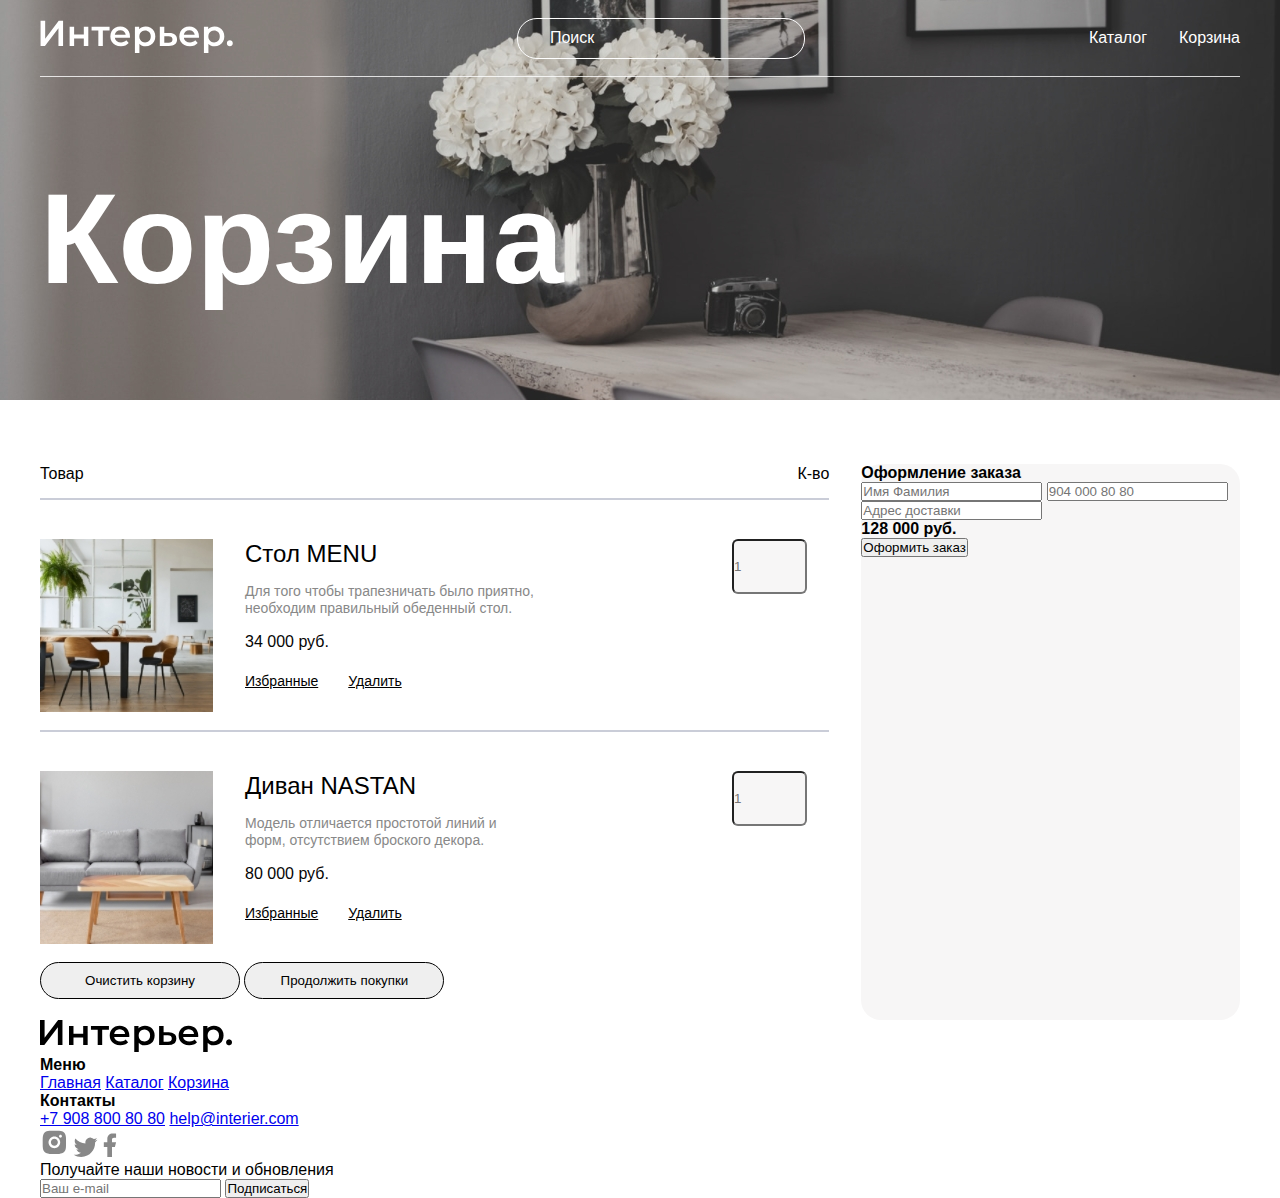
==== cart.html @ 5cb1c1cc "left card" ====
<!DOCTYPE html>
<html lang="en">
<head>
    <meta charset="UTF-8">
    <meta name="viewport" content="width=`, initial-scale=1.0">
    <title>Document</title>
    <link rel="stylesheet" href="cart_style.css">
</head>
<body>
    <div class="top center">
        <header class="top__header">
            <a href="index.html" class="logo"><img src="img/logo.svg" alt="logo"></a>
            <input placeholder="Поиск" type="text" class="top__header__input">
            <nav class="top__header__nav">
                <a href="#" class="top__header__nav__link">Каталог</a>
                <a href="#" class="top__header__nav__link">Корзина</a>
            </nav>
        </header>
        <section class="top__titler">
            <h1 class="title">Корзина</h1>
        </section>
    </div>
    <section class="cart center">
        <div class="cart__left">
            <div class="cart__left__names">
                <p>Товар</p>
                <p>К-во</p>
            </div>
            <div class="cart__left__border">
            </div>
            <div class="cart__left__card">

                <div class="cart__left__card__img">
                    <img src="img/cart_img_1.jpeg" alt="cart_img">                   
                </div>
                <div class="cart__left__card__info">
                    <div class="cart__left__card__info__left">
                        <h4 class="cart__left__card__info__left__title">Стол MENU</h4>
                        <p class="cart__left__card__info__left__description">Для того чтобы трапезничать было приятно, необходим правильный обеденный стол.</p>
                        <p class="cart__left__card__info__left__price">34 000 руб.</p>
                        <div class="cart__left__card__info__left__links">
                            <a href="#" class="cart__left__card__info__left__links__link">Избранные</a>
                            <a href="#" class="cart__left__card__info__left__links__link">Удалить</a>
                        </div>
                    </div>
                    <div class="cart__left__card__info__right">
                        <input type="number" class="cart__left__card__info__right__input" placeholder="1">
                    </div>
                </div>
            </div>
            <div class="cart__left__border">
            </div>
            <div class="cart__left__card">
                <div class="cart__left__card__img">
                    <img src="img/cart_img_2.jpeg" alt="cart_img">                   
                </div>
                <div class="cart__left__card__info">
                    <div class="cart__left__card__info__left">
                        <h4 class="cart__left__card__info__left__title">Диван NASTAN</h4>
                        <p class="cart__left__card__info__left__description">Модель отличается простотой линий и форм, отсутствием броского декора.</p>
                        <p class="cart__left__card__info__left__price">80 000 руб.</p>
                        <div class="cart__left__card__info__left__links">
                            <a href="#" class="cart__left__card__info__left__links__link">Избранные</a>
                            <a href="#" class="cart__left__card__info__left__links__link">Удалить</a>
                        </div>
                    </div>
                    <div class="cart__left__card__info__right">
                        <input type="number" class="cart__left__card__info__right__input" placeholder="1">
                    </div>
                </div>
            </div>
            <div class="cart__left__buttons">
                <button class="cart__left__buttons__btn">Очистить корзину</button>
                <button class="cart__left__buttons__btn">Продолжить покупки</button>
            </div>
        </div>
        <div class="cart__right">
            <form action="#" class="cart__right__form">
                <h4 class="cart__right__form__title">Оформление заказа</h4>
                <input type="text" placeholder="Имя Фамилия" class="cart__right__form__name">
                <input type="text" placeholder="904 000 80 80" class="cart__right__form__phone">
                <input type="text" placeholder="Адрес доставки" class="cart__right__form__adress">
                <h4 class="cart__right__form__total">128 000 руб.</h4>
                <button class="cart__right__form__btn">Оформить заказ</button>
            </form>
        </div>
    </section>
    
    <footer class="center">
        <div class="footer_logo">
            <img src="img/logo_footer.svg" alt="logo_footer">
        </div>
        <div class="footer_info">
            <div class="footer_menu">
                <h4 class="footer_title">Меню</h4>
                <a href="index.html" class="footer_link_menu">Главная</a>
                <a href="#" class="footer_link_menu">Каталог</a>
                <a href="#" class="footer_link_menu">Корзина</a>
            </div>
            <div class="footer_contacts">
                <h4 class="footer_title">Контакты</h4>
                <a href="#" class="footer_link">+7 908 800 80 80</a>
                <a href="#" class="footer_link">help@interier.com</a>
                <div class="footer_logo_link">
                <a href="#"><img src="img/inst.svg" alt=""></a>
                <a href="#"><img src="img/twitter.svg" alt=""></a>
                <a href="#"><img src="img/facebook.svg" alt=""></a>
                </div>
            </div>
        </div>
        <div>
            <form action="#" class="footer_form">
                <p class="form_title">Получайте наши новости и обновления</p>
                <input placeholder="Ваш e-mail" type="email" class="input_email">
                <button class="subscribe_btn">Подписаться</button>
            </form>
        </div>
        
    </footer>

</body>
</html>
---- cart_style.css ----
* {
  margin: 0;
  padding: 0;
}

body {
  font-family: "Montserrat", sans-serif;
}

.center {
  padding-left: calc(50% - 600px);
  padding-right: calc(50% - 600px);
}

.top {
  background-image: url(img/cart_bg.jpeg);
  background-repeat: no-repeat;
  background-position: center;
  background-size: cover;
  height: 400px;
}
.top__header {
  height: 76px;
  border-bottom: 0.5px solid rgba(255, 255, 255, 0.8);
  display: flex;
  justify-content: space-between;
  align-items: center;
  flex-wrap: wrap;
}
.top__header__input {
  width: 288px;
  height: 41px;
  border: 1px solid rgb(255, 255, 255);
  border-radius: 20px;
  background: rgb(255, 255, 255);
  background-color: transparent;
  outline: none;
  font-size: 16px;
  font-style: normal;
  font-weight: 400;
  line-height: 20px;
  letter-spacing: 0%;
  text-align: left;
  color: #FFFFFF;
  padding-left: 32px;
  padding-right: 32px;
  box-sizing: border-box;
}
.top__header__input::-moz-placeholder {
  color: #FFFFFF;
}
.top__header__input::placeholder {
  color: #FFFFFF;
}
.top__header__nav {
  display: flex;
  gap: 32px;
}
.top__header__nav__link {
  font-size: 16px;
  line-height: 20px;
  color: #FFFFFF;
  text-decoration: none;
}
.top__header__nav__link:hover {
  text-decoration: underline;
}
.top__titler {
  color: #FFFFFF;
  font-size: 64px;
  font-weight: 600;
  line-height: 70px;
  letter-spacing: 0%;
  padding-top: 127.25px;
}

.cart {
  display: grid;
  grid-template-columns: repeat(12, 1fr);
  gap: 32px;
  padding-top: 64px;
}
.cart__left {
  grid-column: span 8;
  display: flex;
  flex-direction: column;
  gap: 14px;
}
.cart__left__names {
  display: flex;
  justify-content: space-between;
  color: rgb(0, 0, 0);
  font-size: 16px;
  font-weight: 400;
  line-height: 20px;
  letter-spacing: 0px;
  text-align: left;
}
.cart__left__border {
  border: 0.5px solid rgb(202, 205, 216);
}
.cart__left__card {
  padding-top: 25px;
  display: flex;
  flex-direction: row;
  gap: 32px;
  justify-content: space-between;
}
.cart__left__card__info {
  display: grid;
  grid-template-columns: repeat(6, 1fr);
}
.cart__left__card__info__left {
  grid-column: span 3;
  display: flex;
  flex-direction: column;
  gap: 15px;
}
.cart__left__card__info__left__title {
  color: rgb(0, 0, 0);
  font-size: 24px;
  font-weight: 500;
  line-height: 29px;
  letter-spacing: 0%;
  text-align: left;
}
.cart__left__card__info__left__description {
  color: rgb(136, 136, 136);
  font-size: 14px;
  font-weight: 400;
  line-height: 17px;
  letter-spacing: 0%;
  text-align: left;
}
.cart__left__card__info__left__price {
  color: rgb(5, 5, 5);
  font-size: 16px;
  font-weight: 500;
  line-height: 20px;
  letter-spacing: 0%;
  text-align: left;
}
.cart__left__card__info__left__links {
  display: flex;
  gap: 30px;
}
.cart__left__card__info__left__links__link {
  color: rgb(0, 0, 0);
  font-size: 14px;
  font-weight: 400;
  line-height: 210%;
  letter-spacing: 0px;
  text-align: center;
  text-decoration-line: underline;
}
.cart__left__card__info__right {
  grid-column: span 1;
  grid-column-start: 6;
}
.cart__left__card__info__right__input {
  height: 51px;
  width: 71px;
  border-radius: 6px;
  background: rgb(247, 246, 246);
}
.cart__left__buttons__btn {
  height: 37px;
  width: 200px;
  box-sizing: border-box;
  border: 1px solid rgb(0, 0, 0);
  border-radius: 50px;
}
.cart__right {
  height: 556px;
  border-radius: 20px;
  background: rgb(247, 246, 246);
  grid-column: span 4;
}/*# sourceMappingURL=cart_style.css.map */
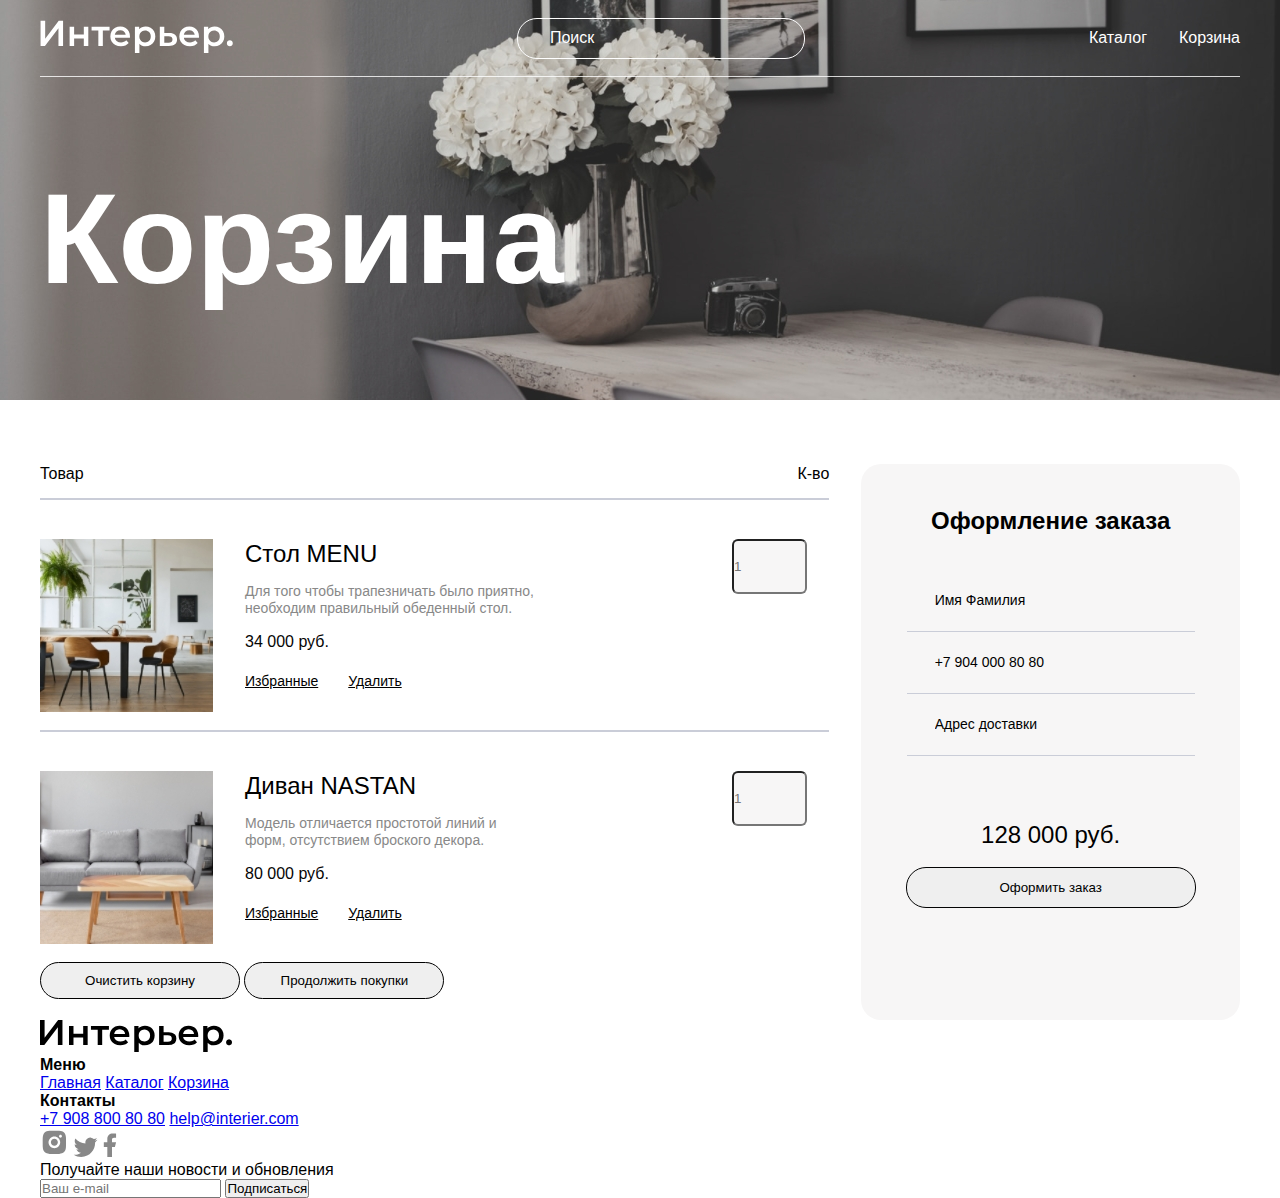
==== commit ceee7f0b: "add style for right form" ====
--- a/cart.html
+++ b/cart.html
@@ -77,9 +77,12 @@
         <div class="cart__right">
             <form action="#" class="cart__right__form">
                 <h4 class="cart__right__form__title">Оформление заказа</h4>
-                <input type="text" placeholder="Имя Фамилия" class="cart__right__form__name">
-                <input type="text" placeholder="904 000 80 80" class="cart__right__form__phone">
-                <input type="text" placeholder="Адрес доставки" class="cart__right__form__adress">
+                <div class="cart__right__form__input">
+                    <input type="text" placeholder="Имя Фамилия" class="cart__right__form__input__inp">
+                    <input type="text" placeholder="+7 904 000 80 80" class="cart__right__form__input__inp">
+                    <input type="text" placeholder="Адрес доставки" class="cart__right__form__input__inp">
+                </div>
+                
                 <h4 class="cart__right__form__total">128 000 руб.</h4>
                 <button class="cart__right__form__btn">Оформить заказ</button>
             </form>
--- a/cart_style.css
+++ b/cart_style.css
@@ -175,4 +175,63 @@
   border-radius: 20px;
   background: rgb(247, 246, 246);
   grid-column: span 4;
+}
+.cart__right__form {
+  display: flex;
+  flex-direction: column;
+  align-items: center;
+}
+.cart__right__form__title {
+  padding-top: 42px;
+  padding-bottom: 35px;
+  color: rgb(0, 0, 0);
+  font-size: 24px;
+  font-weight: 700;
+  line-height: 29px;
+  letter-spacing: 0px;
+  text-align: center;
+}
+.cart__right__form__input {
+  width: 288px;
+  display: flex;
+  flex-direction: column;
+}
+.cart__right__form__input__inp {
+  padding-left: 28px;
+  height: 61px;
+  border: none;
+  border-bottom: 1px solid #CACDD8;
+  background-color: transparent;
+  outline: none;
+}
+.cart__right__form__input__inp::-moz-placeholder {
+  color: #000000;
+  font-size: 14px;
+  font-weight: 400;
+  line-height: 17px;
+  letter-spacing: 0px;
+}
+.cart__right__form__input__inp::placeholder {
+  color: #000000;
+  font-size: 14px;
+  font-weight: 400;
+  line-height: 17px;
+  letter-spacing: 0px;
+}
+.cart__right__form__total {
+  padding-top: 64px;
+  padding-bottom: 18px;
+  color: rgb(0, 0, 0);
+  font-size: 24px;
+  font-weight: 500;
+  line-height: 29px;
+  letter-spacing: 0px;
+  text-align: center;
+}
+.cart__right__form__btn {
+  width: 290px;
+  height: 41px;
+  box-sizing: border-box;
+  border: 1px solid rgb(4, 4, 4);
+  border-radius: 20px;
 }/*# sourceMappingURL=cart_style.css.map */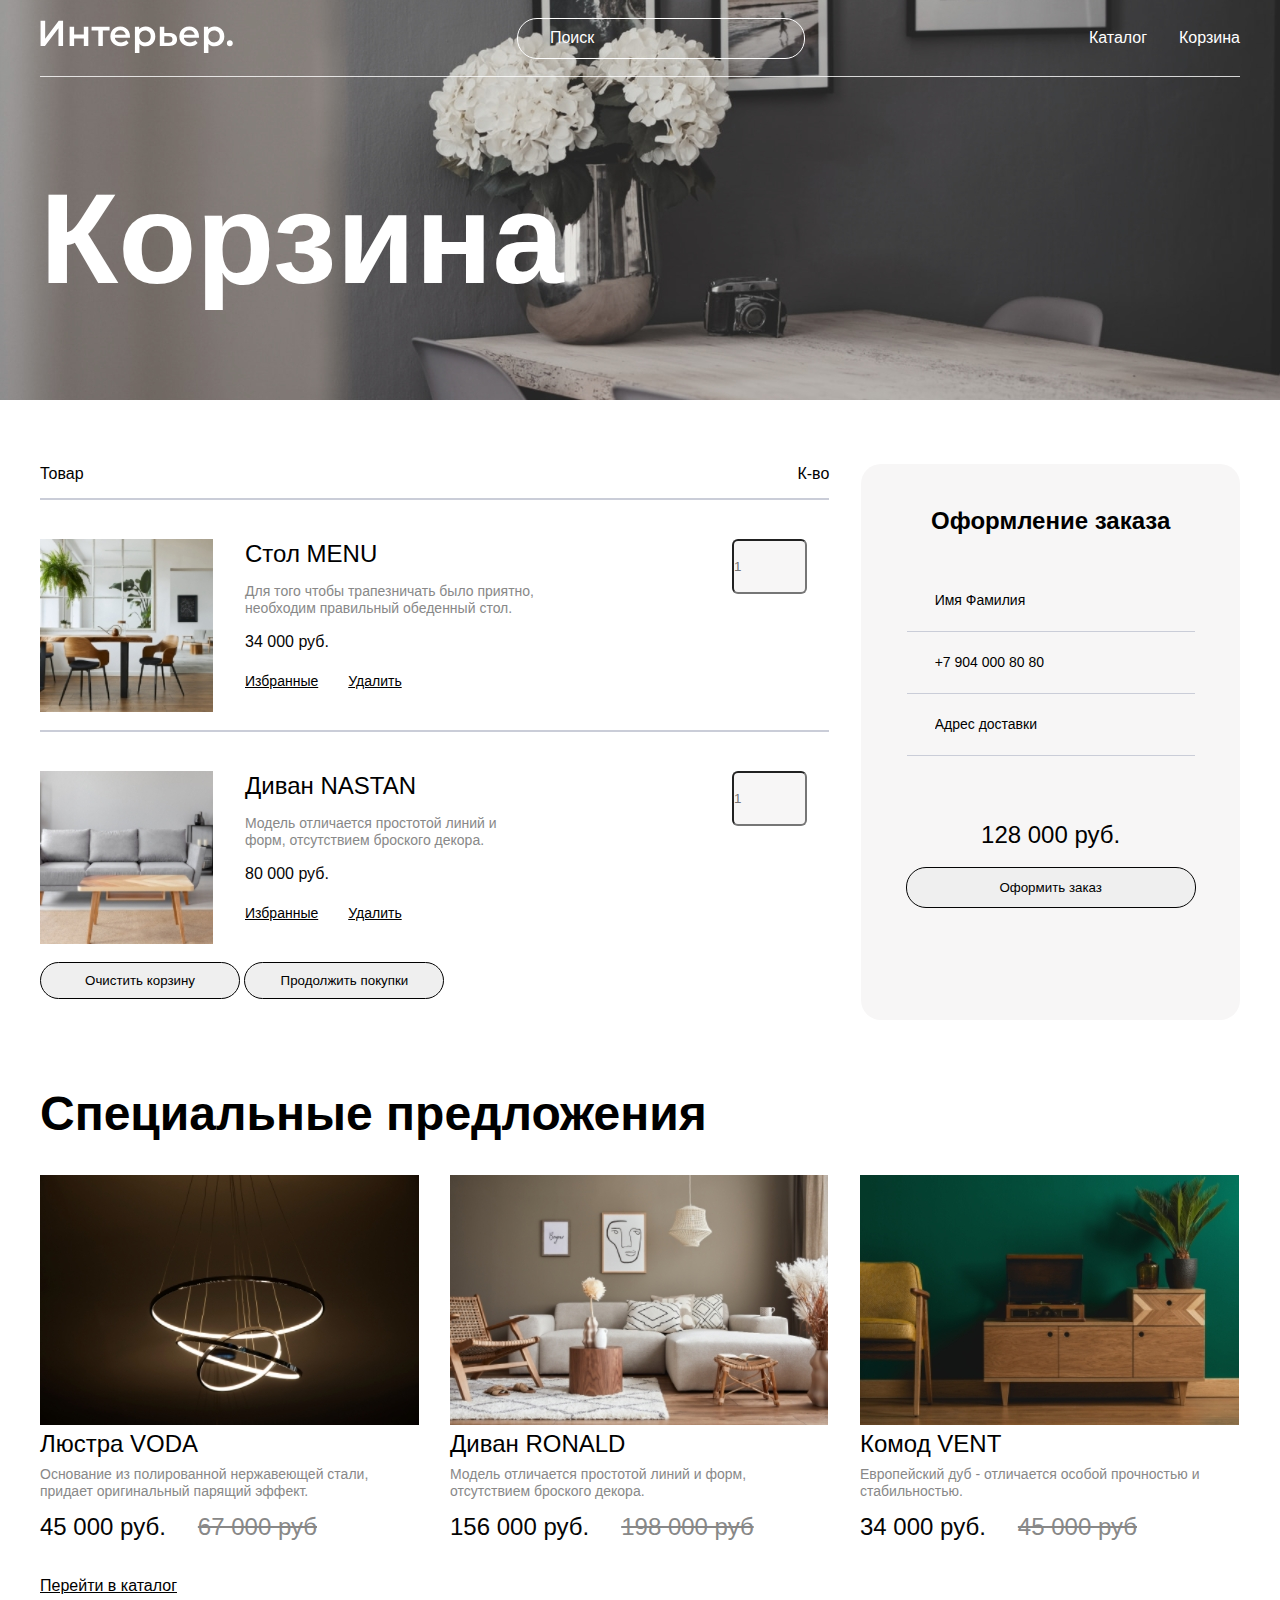
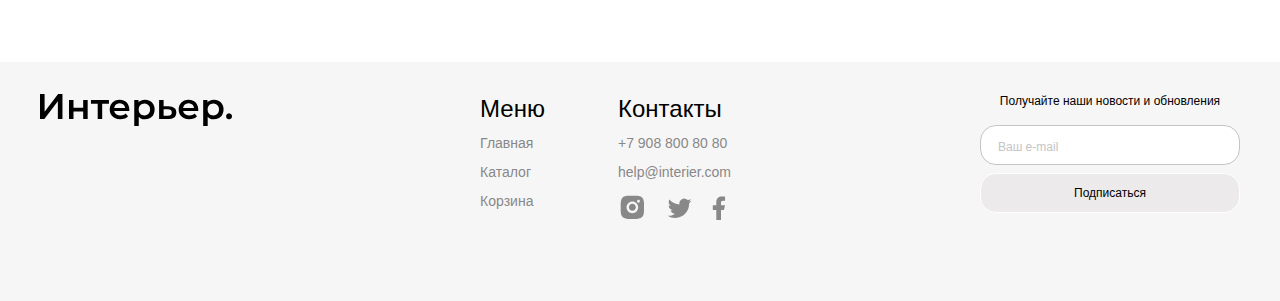
==== commit eded8d8a: "add style for footer and special" ====
--- a/cart.html
+++ b/cart.html
@@ -88,34 +88,66 @@
             </form>
         </div>
     </section>
-    
-    <footer class="center">
-        <div class="footer_logo">
-            <img src="img/logo_footer.svg" alt="logo_footer">
-        </div>
-        <div class="footer_info">
-            <div class="footer_menu">
-                <h4 class="footer_title">Меню</h4>
-                <a href="index.html" class="footer_link_menu">Главная</a>
-                <a href="#" class="footer_link_menu">Каталог</a>
-                <a href="#" class="footer_link_menu">Корзина</a>
+    <section class="special center">
+        <h2 class="special__title">Специальные предложения</h2>
+        <div class="special__products">
+            <div class="special__products__product">
+                <img src="img/voda.jpeg" alt="product_img" class="special__products__product__img">
+                <h3 class="special__products__product__title">Люстра VODA</h3>
+                <p class="special__products__product__description">Основание из полированной нержавеющей стали, придает оригинальный парящий эффект.</p>
+                <div class="special__products__product__prices">
+                    <p class="special__products__product__prices__price_1">45 000 руб.</p>
+                    <p class="special__products__product__prices__price_2">67 000 руб</p>
+                </div>               
             </div>
-            <div class="footer_contacts">
-                <h4 class="footer_title">Контакты</h4>
-                <a href="#" class="footer_link">+7 908 800 80 80</a>
-                <a href="#" class="footer_link">help@interier.com</a>
-                <div class="footer_logo_link">
-                <a href="#"><img src="img/inst.svg" alt=""></a>
-                <a href="#"><img src="img/twitter.svg" alt=""></a>
-                <a href="#"><img src="img/facebook.svg" alt=""></a>
+            <div class="special__products__product">
+                <img src="img/ronald.jpeg" alt="product_img" class="special__products__product__img">
+                <h3 class="special__products__product__title">Диван RONALD</h3>
+                <p class="special__products__product__description">Модель отличается простотой линий и форм, отсутствием броского декора.</p>
+                <div class="special__products__product__prices">
+                    <p class="special__products__product__prices__price_1">156 000 руб.</p>
+                    <p class="special__products__product__prices__price_2">198 000 руб</p>
+                </div>               
+            </div>
+            <div class="special__products__product">
+                <img src="img/vent.jpeg" alt="product_img" class=special__products__product__img">
+                <h3 class="special__products__product__title">Комод VENT</h3>
+                <p class="special__products__product__description">Европейский дуб - отличается особой прочностью и стабильностью.</p>
+                <div class="special__products__product__prices">
+                    <p class="special__products__product__prices__price_1">34 000 руб.</p>
+                    <p class="special__products__product__prices__price_2">45 000 руб</p>
                 </div>
             </div>
         </div>
-        <div>
-            <form action="#" class="footer_form">
-                <p class="form_title">Получайте наши новости и обновления</p>
-                <input placeholder="Ваш e-mail" type="email" class="input_email">
-                <button class="subscribe_btn">Подписаться</button>
+        <a href="catalog.html" class="special__cat__link">Перейти в каталог</a>
+    </section>
+    <footer class="footer center">
+        <div class="footer__logo">
+            <img src="img/logo_footer.svg" alt="logo_footer" class="footer__logo__img">
+        </div>
+        <div class="footer__info">
+            <div class="footer__info__menu">
+                <h4 class="footer__info__menu__title">Меню</h4>
+                <a href="index.html" class="footer__info__menu__link">Главная</a>
+                <a href="#" class="footer__info__menu__link">Каталог</a>
+                <a href="#" class="footer__info__menu__link">Корзина</a>
+            </div>
+            <div class="footer__info__contacts">
+                <h4 class="footer__info__contacts__title">Контакты</h4>
+                <a href="#" class="footer__info__contacts__link">+7 908 800 80 80</a>
+                <a href="#" class="footer__info__contacts__link">help@interier.com</a>
+                <div class="footer__info__contacts__logo_links">
+                    <a href="#"><img src="img/inst.svg" alt=""></a>
+                    <a href="#"><img src="img/twitter.svg" alt=""></a>
+                    <a href="#"><img src="img/facebook.svg" alt=""></a>
+                </div>
+            </div>
+        </div>
+        <div class="footer__right">
+            <form action="#" class="footer__right__form">
+                <p class="footer__right__form__title">Получайте наши новости и обновления</p>
+                <input placeholder="Ваш e-mail" type="email" class="footer__right__form__input_email">
+                <button class="footer__right__form__subscribe_btn">Подписаться</button>
             </form>
         </div>
         
--- a/cart_style.css
+++ b/cart_style.css
@@ -234,4 +234,183 @@
   box-sizing: border-box;
   border: 1px solid rgb(4, 4, 4);
   border-radius: 20px;
+}
+
+.special__title {
+  font-size: 48px;
+  line-height: 59px;
+  color: #000000;
+  font-weight: 600;
+  margin-bottom: 32px;
+  margin-top: 64px;
+}
+.special__products {
+  display: flex;
+  -moz-column-gap: 32px;
+       column-gap: 32px;
+  row-gap: 56px;
+  flex-wrap: wrap;
+  margin-bottom: 33px;
+}
+.special__products__product {
+  width: 378px;
+}
+.special__products__product__title {
+  font-size: 24px;
+  line-height: 29px;
+  color: #000000;
+  font-weight: 500;
+  margin-bottom: 8px;
+}
+.special__products__product__description {
+  font-size: 14px;
+  line-height: 17px;
+  color: #888888;
+  margin-bottom: 12px;
+}
+.special__products__product__prices {
+  display: flex;
+  justify-content: flex-start;
+  gap: 32px;
+}
+.special__products__product__prices__price_1 {
+  font-weight: 500;
+  font-size: 24px;
+  line-height: 29px;
+  color: #050505;
+}
+.special__products__product__prices__price_2 {
+  font-weight: 500;
+  font-size: 24px;
+  line-height: 29px;
+  text-decoration-line: line-through;
+  color: #888888;
+}
+.special__cat__link {
+  color: rgb(0, 0, 0);
+  font-size: 16px;
+  font-weight: 400;
+  line-height: 24px;
+  letter-spacing: 0%;
+  text-align: left;
+  text-decoration-line: underline;
+}
+
+.footer {
+  height: 207px;
+  margin-top: 64px;
+  padding-top: 32px;
+  display: flex;
+  align-items: flex-start;
+  justify-content: space-between;
+  background: #F7F6F6;
+}
+.footer__info {
+  display: flex;
+  padding-left: 12px;
+  padding-right: 13px;
+  -moz-column-gap: 73px;
+       column-gap: 73px;
+}
+.footer__info__menu {
+  display: flex;
+  flex-direction: column;
+  gap: 12px;
+}
+.footer__info__menu__title {
+  font-weight: 500;
+  font-size: 24px;
+  line-height: 29px;
+  color: #000000;
+}
+.footer__info__menu__link {
+  font-weight: 500;
+  font-size: 14px;
+  line-height: 17px;
+  color: #888888;
+  text-decoration: none;
+}
+.footer__info__menu__link:hover {
+  text-decoration: underline;
+}
+.footer__info__contacts {
+  display: flex;
+  flex-direction: column;
+  gap: 12px;
+}
+.footer__info__contacts__title {
+  font-weight: 500;
+  font-size: 24px;
+  line-height: 29px;
+  color: #000000;
+}
+.footer__info__contacts__link {
+  font-weight: 500;
+  font-size: 14px;
+  line-height: 17px;
+  color: #888888;
+  text-decoration: none;
+}
+.footer__info__contacts__logo_links {
+  display: flex;
+  align-items: center;
+  flex-direction: row;
+  gap: 20px;
+}
+.footer__right__form {
+  display: flex;
+  flex-direction: column;
+  align-items: center;
+  gap: 8px;
+}
+.footer__right__form__title {
+  font-size: 12px;
+  font-weight: 400;
+  line-height: 15px;
+  color: #000000;
+  margin-bottom: 8px;
+}
+.footer__right__form__input_email {
+  width: 260px;
+  height: 40px;
+  background: #FFFFFF;
+  border: 1px solid #C4C4C4;
+  box-sizing: border-box;
+  padding-left: 17px;
+  padding-right: 17px;
+  outline: none;
+  border-radius: 16px;
+  font-size: 15px;
+  line-height: 18px;
+  color: #C4C4C4;
+}
+.footer__right__form__input_email::-moz-placeholder {
+  color: rgb(196, 196, 196);
+  font-size: 12px;
+  font-weight: 400;
+  line-height: 15px;
+  letter-spacing: 0%;
+  text-align: left;
+}
+.footer__right__form__input_email::placeholder {
+  color: rgb(196, 196, 196);
+  font-size: 12px;
+  font-weight: 400;
+  line-height: 15px;
+  letter-spacing: 0%;
+  text-align: left;
+}
+.footer__right__form__subscribe_btn {
+  width: 260px;
+  height: 40px;
+  background: rgba(222, 215, 215, 0.41);
+  border: 1px solid #FFFFFF;
+  box-sizing: border-box;
+  border-radius: 16px;
+  font-size: 12px;
+  font-weight: 400;
+  line-height: 15px;
+  letter-spacing: 0%;
+  text-align: center;
+  color: #000000;
 }/*# sourceMappingURL=cart_style.css.map */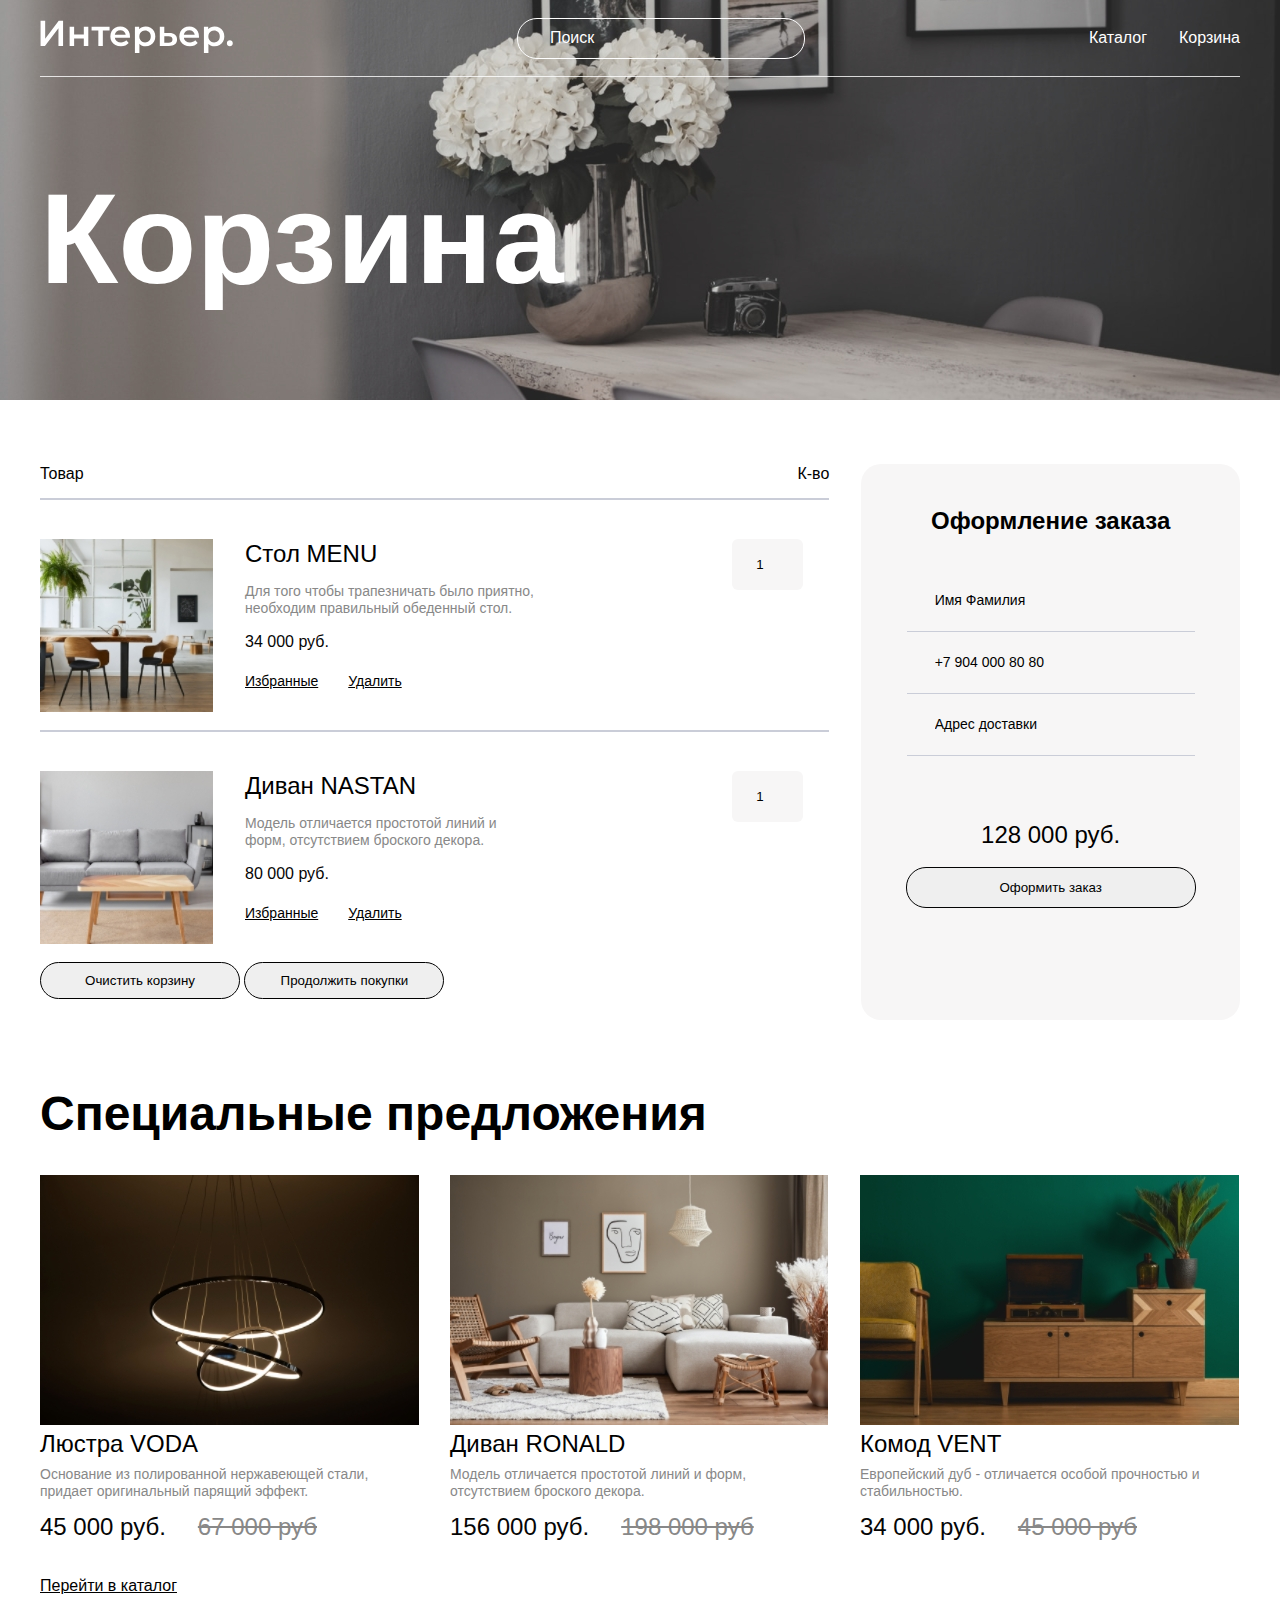
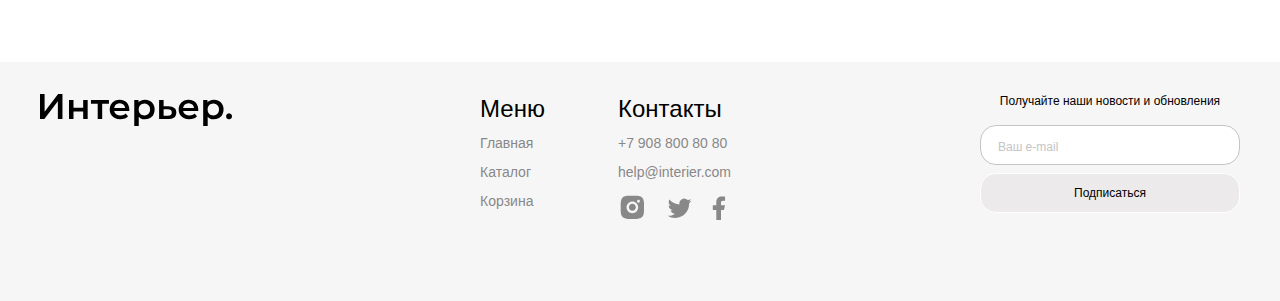
==== commit 8ecb6a02: "fix input field" ====
--- a/cart.html
+++ b/cart.html
@@ -1,9 +1,9 @@
 <!DOCTYPE html>
-<html lang="en">
+<html lang="ru">
 <head>
     <meta charset="UTF-8">
     <meta name="viewport" content="width=`, initial-scale=1.0">
-    <title>Document</title>
+    <title>Корзина</title>
     <link rel="stylesheet" href="cart_style.css">
 </head>
 <body>
@@ -12,8 +12,8 @@
             <a href="index.html" class="logo"><img src="img/logo.svg" alt="logo"></a>
             <input placeholder="Поиск" type="text" class="top__header__input">
             <nav class="top__header__nav">
-                <a href="#" class="top__header__nav__link">Каталог</a>
-                <a href="#" class="top__header__nav__link">Корзина</a>
+                <a href="catalog.html" class="top__header__nav__link">Каталог</a>
+                <a href="cart.html" class="top__header__nav__link">Корзина</a>
             </nav>
         </header>
         <section class="top__titler">
@@ -35,7 +35,7 @@
                 </div>
                 <div class="cart__left__card__info">
                     <div class="cart__left__card__info__left">
-                        <h4 class="cart__left__card__info__left__title">Стол MENU</h4>
+                        <a href="#" class="cart__left__card__info__left__title">Стол MENU</a>
                         <p class="cart__left__card__info__left__description">Для того чтобы трапезничать было приятно, необходим правильный обеденный стол.</p>
                         <p class="cart__left__card__info__left__price">34 000 руб.</p>
                         <div class="cart__left__card__info__left__links">
@@ -44,7 +44,7 @@
                         </div>
                     </div>
                     <div class="cart__left__card__info__right">
-                        <input type="number" class="cart__left__card__info__right__input" placeholder="1">
+                        <input type="number" class="cart__left__card__info__right__input" value="1" min="1">
                     </div>
                 </div>
             </div>
@@ -56,7 +56,7 @@
                 </div>
                 <div class="cart__left__card__info">
                     <div class="cart__left__card__info__left">
-                        <h4 class="cart__left__card__info__left__title">Диван NASTAN</h4>
+                        <a href="#" class="cart__left__card__info__left__title">Диван NASTAN</a>
                         <p class="cart__left__card__info__left__description">Модель отличается простотой линий и форм, отсутствием броского декора.</p>
                         <p class="cart__left__card__info__left__price">80 000 руб.</p>
                         <div class="cart__left__card__info__left__links">
@@ -65,7 +65,7 @@
                         </div>
                     </div>
                     <div class="cart__left__card__info__right">
-                        <input type="number" class="cart__left__card__info__right__input" placeholder="1">
+                        <input type="number" class="cart__left__card__info__right__input" value="1" min="1">
                     </div>
                 </div>
             </div>
@@ -129,8 +129,8 @@
             <div class="footer__info__menu">
                 <h4 class="footer__info__menu__title">Меню</h4>
                 <a href="index.html" class="footer__info__menu__link">Главная</a>
-                <a href="#" class="footer__info__menu__link">Каталог</a>
-                <a href="#" class="footer__info__menu__link">Корзина</a>
+                <a href="catalog.html" class="footer__info__menu__link">Каталог</a>
+                <a href="cart.html" class="footer__info__menu__link">Корзина</a>
             </div>
             <div class="footer__info__contacts">
                 <h4 class="footer__info__contacts__title">Контакты</h4>
--- a/cart_style.css
+++ b/cart_style.css
@@ -123,6 +123,7 @@
   line-height: 29px;
   letter-spacing: 0%;
   text-align: left;
+  text-decoration: none;
 }
 .cart__left__card__info__left__description {
   color: rgb(136, 136, 136);
@@ -162,6 +163,12 @@
   width: 71px;
   border-radius: 6px;
   background: rgb(247, 246, 246);
+  outline: none;
+  border: none;
+  text-align: center;
+  padding-left: 16px;
+  padding-right: 16px;
+  box-sizing: border-box;
 }
 .cart__left__buttons__btn {
   height: 37px;
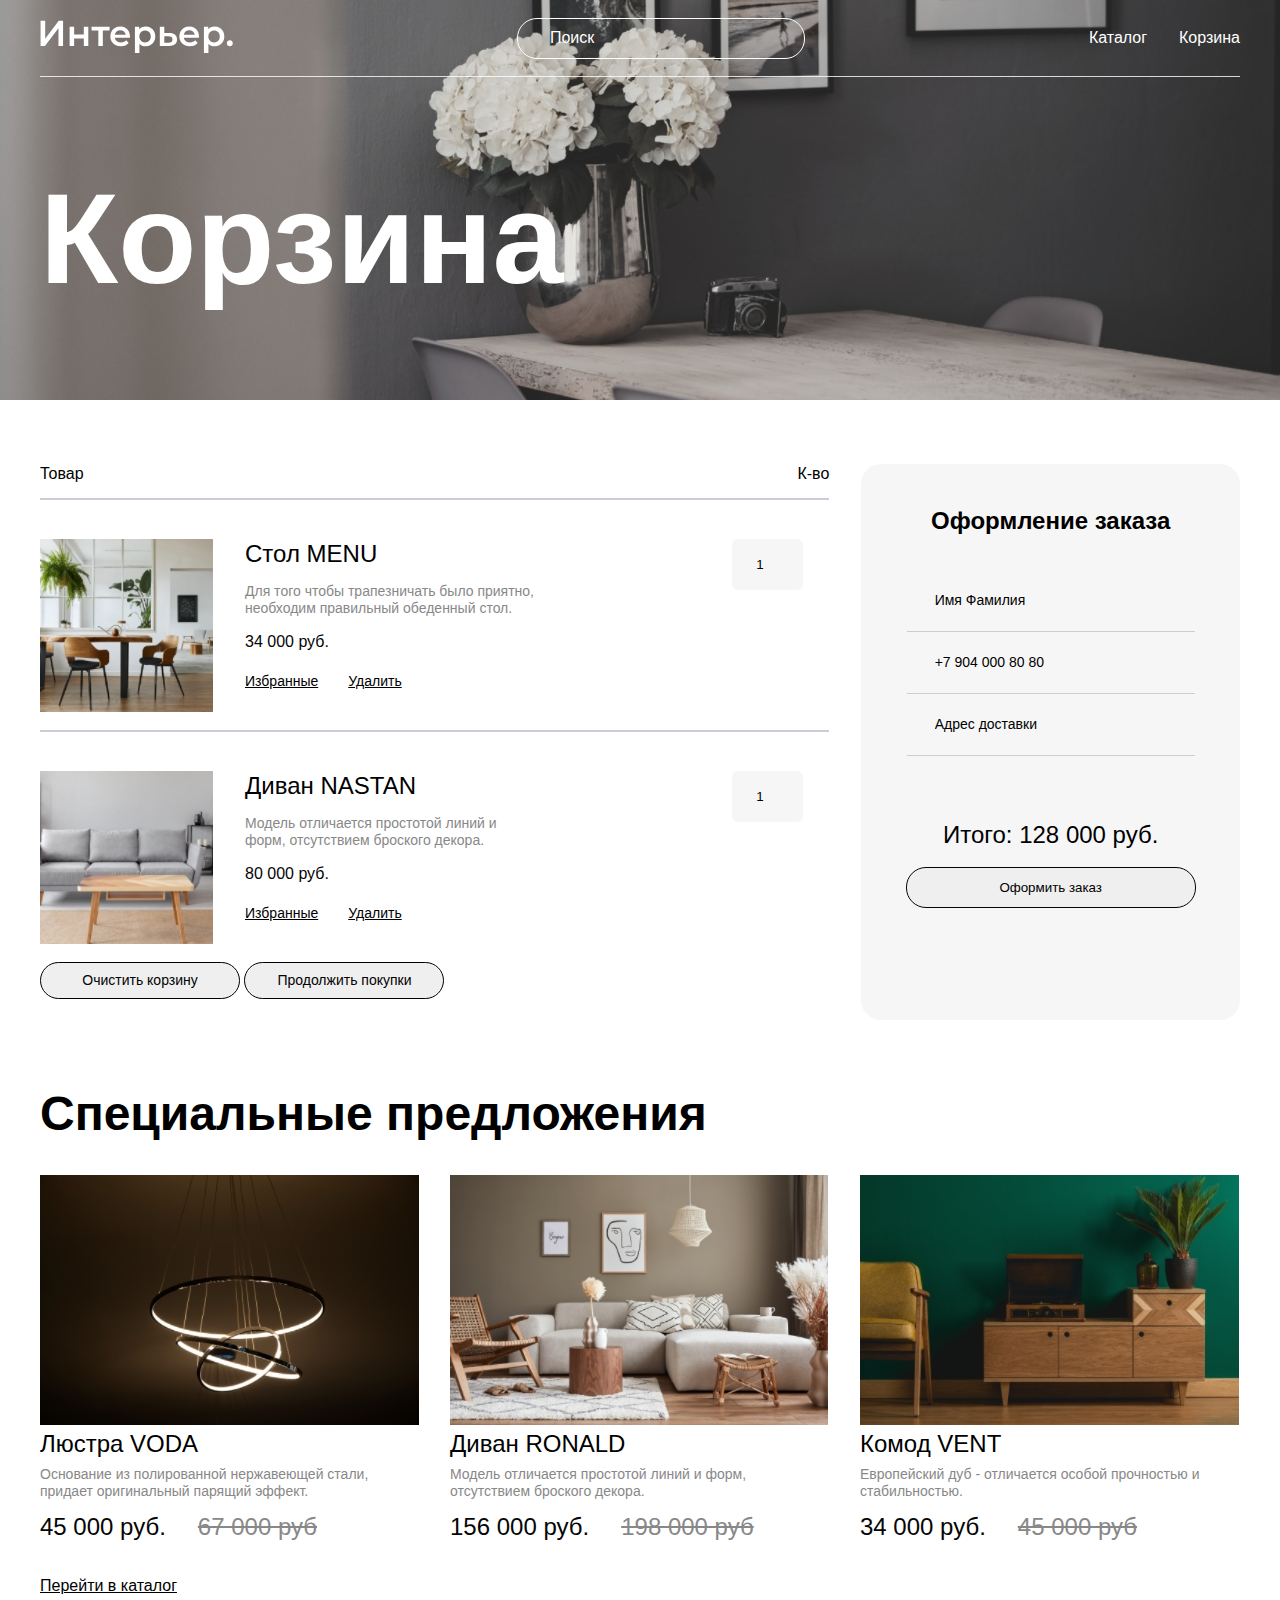
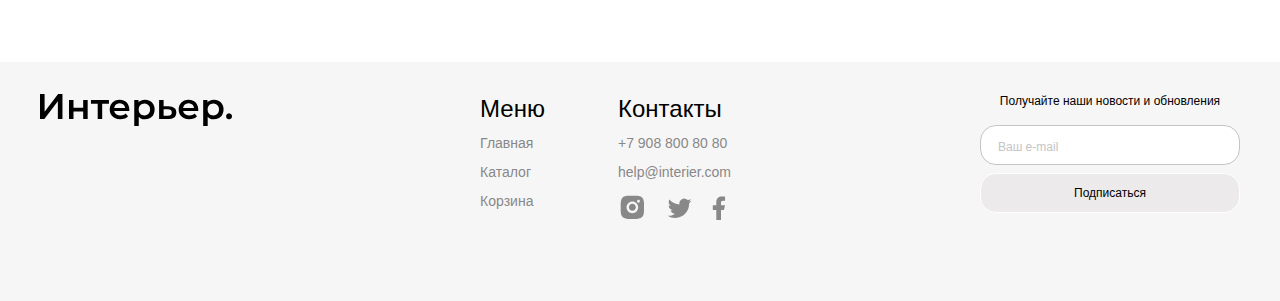
==== commit 31744568: "add hover for form button" ====
--- a/cart.html
+++ b/cart.html
@@ -83,7 +83,7 @@
                     <input type="text" placeholder="Адрес доставки" class="cart__right__form__input__inp">
                 </div>
                 
-                <h4 class="cart__right__form__total">128 000 руб.</h4>
+                <h4 class="cart__right__form__total">Итого: 128 000 руб.</h4>
                 <button class="cart__right__form__btn">Оформить заказ</button>
             </form>
         </div>
--- a/cart_style.css
+++ b/cart_style.css
@@ -176,6 +176,20 @@
   box-sizing: border-box;
   border: 1px solid rgb(0, 0, 0);
   border-radius: 50px;
+  color: rgb(2, 2, 2);
+  font-size: 14px;
+  font-weight: 400;
+  line-height: 17px;
+  letter-spacing: 0px;
+}
+.cart__left__buttons__btn:hover {
+  border-radius: 50px;
+  background: rgb(0, 0, 0);
+  color: rgb(255, 255, 255);
+  font-size: 14px;
+  font-weight: 400;
+  line-height: 17px;
+  letter-spacing: 0px;
 }
 .cart__right {
   height: 556px;
@@ -242,6 +256,17 @@
   border: 1px solid rgb(4, 4, 4);
   border-radius: 20px;
 }
+.cart__right__form__btn:hover {
+  box-sizing: border-box;
+  border: 1px solid rgb(255, 255, 255);
+  border-radius: 20px;
+  background: rgb(0, 0, 0);
+  color: rgb(255, 255, 255);
+  font-size: 14px;
+  font-weight: 500;
+  line-height: 17px;
+  letter-spacing: 0%;
+}
 
 .special__title {
   font-size: 48px;
@@ -420,4 +445,15 @@
   letter-spacing: 0%;
   text-align: center;
   color: #000000;
+}
+.footer__right__form__subscribe_btn:hover {
+  box-sizing: border-box;
+  border: 1px solid rgb(255, 255, 255);
+  border-radius: 20px;
+  background: rgb(0, 0, 0);
+  color: rgb(255, 255, 255);
+  font-size: 14px;
+  font-weight: 500;
+  line-height: 17px;
+  letter-spacing: 0%;
 }/*# sourceMappingURL=cart_style.css.map */